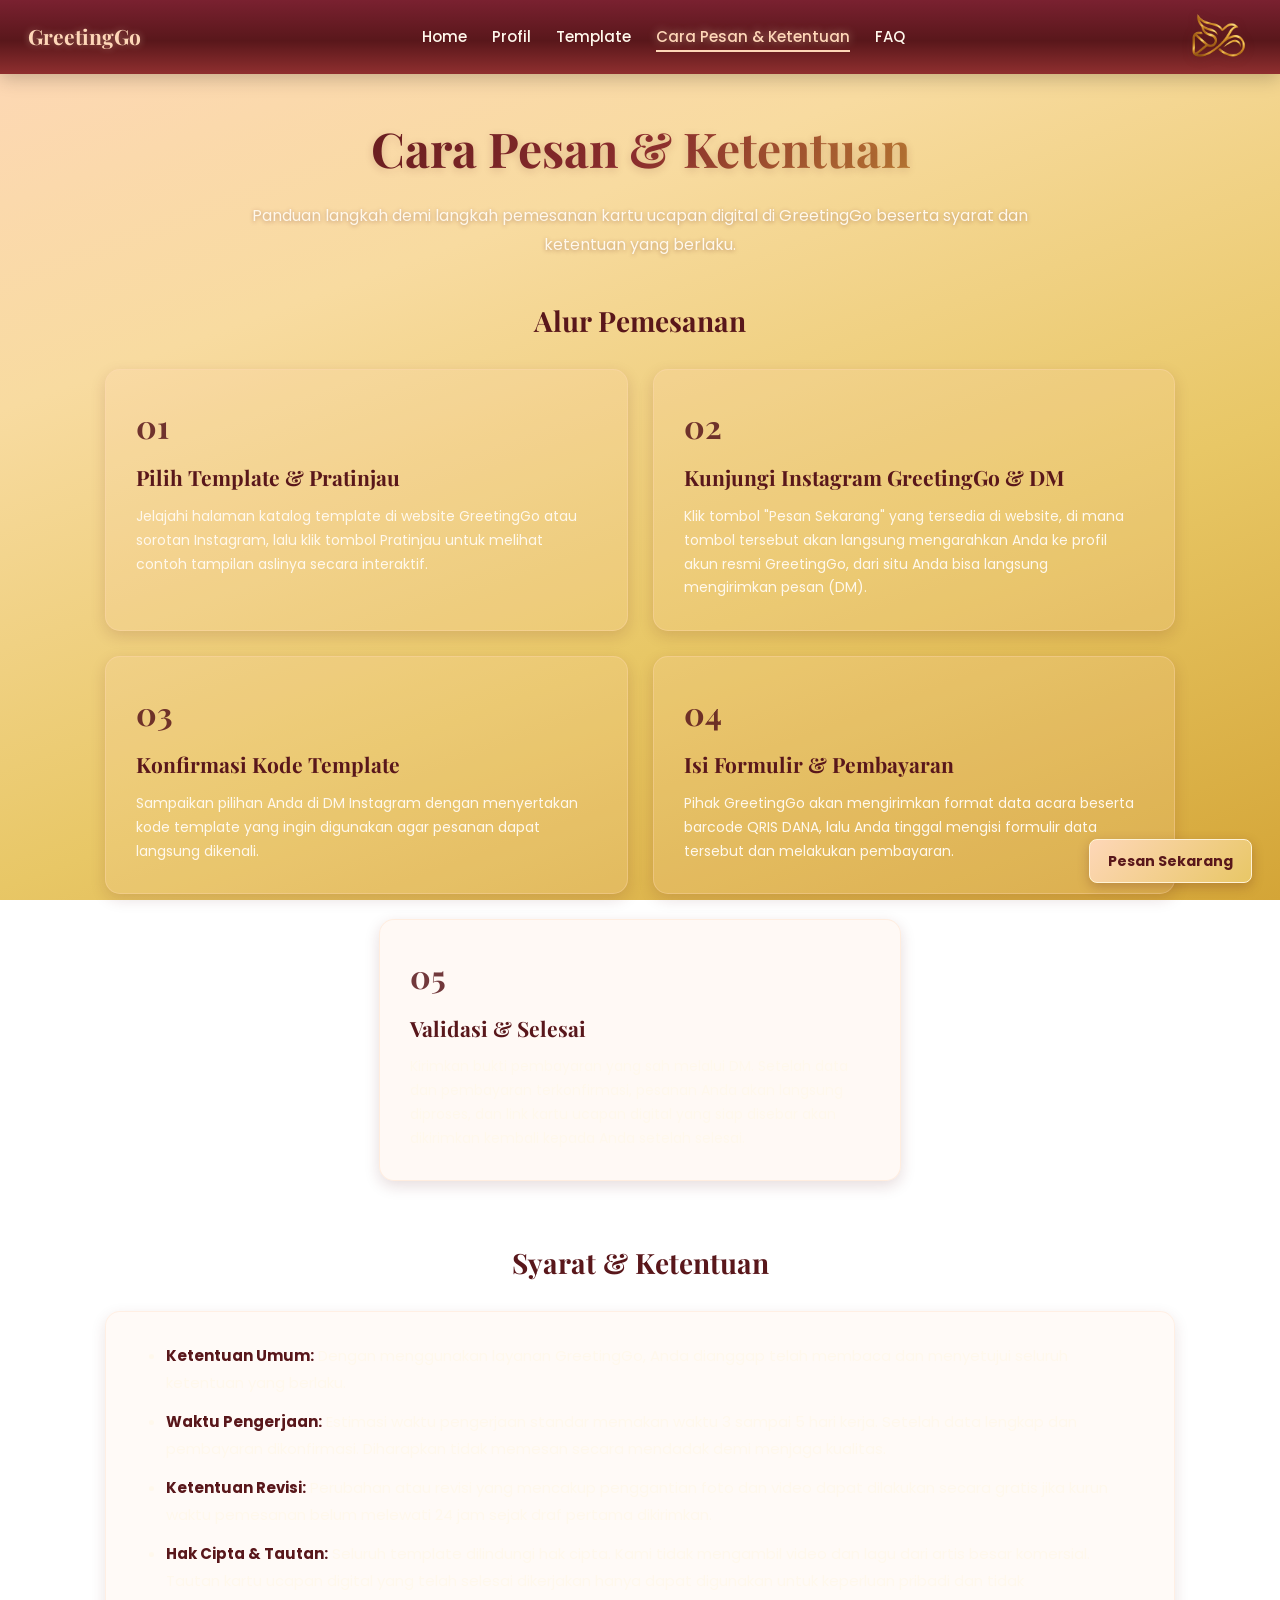
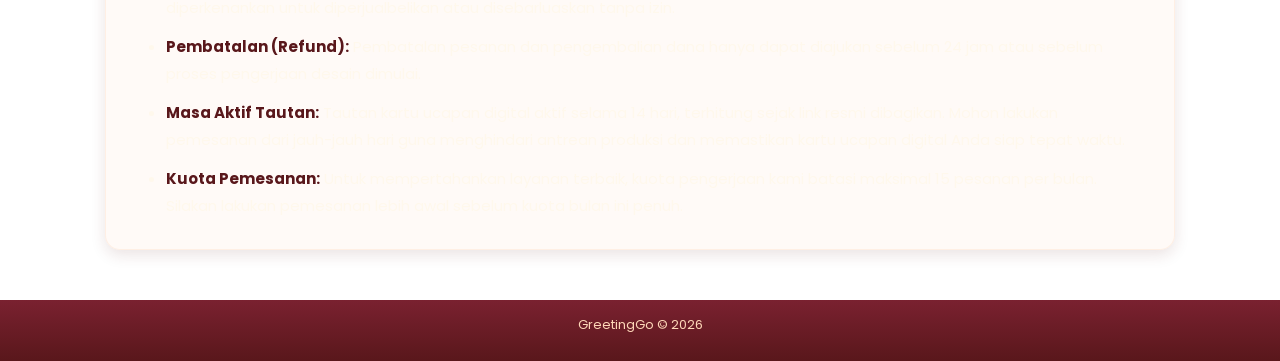
==== cara-pesan.html @ 722d7cba "Add files via upload" ====
<!DOCTYPE html>
<html lang="id">
<head>
    <meta charset="UTF-8">
    <meta name="viewport" content="width=device-width, initial-scale=1.0">
    <title>Cara Pesan & Ketentuan | GreetingGo</title>
    <link rel="icon" type="image/png" href="assets/logo.png">
    <meta name="description" content="GreetingGo - Layanan pembuatan kartu ucapan digital yang elegan untuk pernikahan, ulang tahun, surat cinta, wisuda, dan momen spesial lainnya.">
    <meta property="og:title" content="GreetingGo | Kartu Ucapan Digital Elegan">
    <meta property="og:description" content="Buat kartu ucapan digital yang indah dengan mudah untuk setiap momen spesialmu.">
    <meta property="og:image" content="assets/logo.png">
    <meta property="og:type" content="website">
    <link rel="stylesheet" href="style.css">
    <link rel="stylesheet" href="cara-pesan.css">
    <link href="https://fonts.googleapis.com/css2?family=Great+Vibes&family=Playfair+Display&family=Poppins:wght@400;500;600;700&display=swap" rel="stylesheet">
</head>
<body class="cara-pesan-page">
    <div class="container">
        <header class="sidebar">
            <button class="menu-toggle" aria-expanded="false" aria-label="Buka menu navigasi">☰</button>
            <div class="logo">
                GreetingGo
                <span class="brand-icon">
                    <img src="logo.png" alt="GreetingGo">
                </span>
            </div>
            <nav>
                <ul>
                    <li><a href="index.html">Home</a></li>
                    <li><a href="profil.html">Profil</a></li>
                    <li><a href="template.html">Template</a></li>
                    <li><a href="cara-pesan.html" class="active">Cara Pesan & Ketentuan</a></li>
                    <li><a href="faq.html">FAQ</a></li>
                </ul>
            </nav>
            <a href="https://www.instagram.com/greeting.go?mdxt=Z242bnY5d25pdTVn" class="btn-pesan" target="_blank">Pesan Sekarang</a>
        </header>

        <main>
            <section class="cara-pesan">
                <div class="cp-hero">
                    <h1 class="cp-title">Cara Pesan & Ketentuan</h1>
                    <p class="cp-deskripsi">
                        Panduan langkah demi langkah pemesanan kartu ucapan digital di GreetingGo beserta syarat dan ketentuan yang berlaku.
                    </p>
                </div>

                <!-- Bagian Tahapan Pemesanan -->
                <div class="cp-section-title">
                    <h2>Alur Pemesanan</h2>
                </div>
                <div class="cp-steps-container">
                    <div class="cp-step-card">
                        <div class="step-number">01</div>
                        <h3>Pilih Template & Pratinjau</h3>
                        <p>Jelajahi halaman katalog template di website GreetingGo atau sorotan Instagram, lalu klik tombol Pratinjau untuk melihat contoh tampilan aslinya secara interaktif.</p>
                    </div>

                    <div class="cp-step-card">
                        <div class="step-number">02</div>
                        <h3>Kunjungi Instagram GreetingGo & DM</h3>
                        <p>Klik tombol "Pesan Sekarang" yang tersedia di website, di mana tombol tersebut akan langsung mengarahkan Anda ke profil akun resmi GreetingGo, dari situ Anda bisa langsung mengirimkan pesan (DM).</p>
                    </div>

                    <div class="cp-step-card">
                        <div class="step-number">03</div>
                        <h3>Konfirmasi Kode Template</h3>
                        <p>Sampaikan pilihan Anda di DM Instagram dengan menyertakan kode template yang ingin digunakan agar pesanan dapat langsung dikenali.</p>
                    </div>

                    <div class="cp-step-card">
                        <div class="step-number">04</div>
                        <h3>Isi Formulir & Pembayaran</h3>
                        <p>Pihak GreetingGo akan mengirimkan format data acara beserta barcode QRIS DANA, lalu Anda tinggal mengisi formulir data tersebut dan melakukan pembayaran.</p>
                    </div>

                    <div class="cp-step-card cp-card-center">
                        <div class="step-number">05</div>
                        <h3>Validasi & Selesai</h3>
                        <p>Kirimkan bukti pembayaran yang sah melalui DM. Setelah data dan pembayaran terkonfirmasi, pesanan Anda akan langsung diproses, dan link kartu ucapan digital yang siap disebar akan dikirimkan kembali kepada Anda setelah selesai.</p>
                    </div>
                </div>

                <!-- Bagian Syarat & Ketentuan -->
                <div class="cp-section-title" style="margin-top: 60px;">
                    <h2>Syarat & Ketentuan</h2>
                </div>
                <div class="cp-terms-box">
                    <ul>
                        <li>
                            <strong>Ketentuan Umum:</strong> Dengan menggunakan layanan GreetingGo, Anda dianggap telah membaca dan menyetujui seluruh ketentuan yang berlaku.
                        </li>
                        <li>
                            <strong>Waktu Pengerjaan:</strong> Estimasi waktu pengerjaan standar memakan waktu 3 sampai 5 hari kerja. Setelah data lengkap dan pembayaran dikonfirmasi. Diharapkan tidak memesan secara mendadak demi menjaga kualitas.
                        </li>
                        <li>
                            <strong>Ketentuan Revisi:</strong> Perubahan atau revisi yang mencakup penggantian foto dan video dapat dilakukan secara gratis jika kurun waktu pemesanan belum melewati 24 jam sejak draf pertama dikirimkan.
                        </li>
                        <li>
                            <strong>Hak Cipta & Tautan:</strong> Seluruh template dilindungi hak cipta. Kami tidak mengambil video dan lagu dari artis besar komersial. Tautan kartu ucapan digital yang telah selesai dikerjakan hanya dapat digunakan untuk keperluan pribadi dan tidak diperkenankan untuk diperjualbelikan atau disebarluaskan tanpa izin.
                        </li>
                        <li>
                            <strong>Pembatalan (Refund):</strong> Pembatalan pesanan dan pengembalian dana hanya dapat diajukan sebelum 24 jam atau sebelum proses pengerjaan desain dimulai.
                        </li>
                        <li>
                            <strong>Masa Aktif Tautan:</strong> Tautan kartu ucapan digital aktif selama 14 hari, terhitung sejak link resmi dibagikan. Mohon lakukan pemesanan dari jauh-jauh hari guna menghindari antrean produksi dan memastikan kartu ucapan digital Anda siap tepat waktu.
                        </li>
                        <li>
                            <strong>Kuota Pemesanan:</strong> Untuk mempertahankan layanan terbaik, kuota pengerjaan kami batasi maksimal 15 pesanan per bulan. Silakan lakukan pemesanan lebih awal sebelum kuota bulan ini penuh.
                        </li>
                    </ul>
                </div>
            </section>
        </main>
    </div>

    <footer>
        <p>GreetingGo © 2026</p>
    </footer>

    <script src="script.js"></script>
</body>
</html>
---- style.css ----
/* ========================= RESET & FONT ========================= */
* {
    margin: 0;
    padding: 0;
    box-sizing: border-box;
}
html {
    min-height: 100%;
}
body {
    font-family: 'Poppins', sans-serif;
    background: linear-gradient(160deg, #fed7b8 0%, #f8dba0 30%, #e8c766 65%, #d4a537 100%);
    background-attachment: fixed;
    color: #333;
    line-height: 1.6;
    min-height: 100vh;
    display: flex;
    flex-direction: column;
    overflow-x: hidden;
}

/* ========================= LAYOUT GLOBAL ========================= */
.container {
    width: 100%;
    flex: 1;
    display: flex;
    flex-direction: column;
}
main {
    flex: 1;
    width: 100%;
    max-width: 1280px;
    margin: 0 auto;
    padding: 110px 30px 50px; 
    display: block;
}

/* ========================= HEADER & SIDEBAR ========================= */
.sidebar {
    width: 100%;
    height: 74px;
    padding: 0 95px 0 28px;
    color: #fff;
    position: fixed;
    top: 0;
    left: 0;
    z-index: 2000;
    display: flex;
    align-items: center;
    justify-content: space-between;
}
.sidebar::before {
    content: "";
    position: absolute;
    top: 0;
    left: 0;
    width: 100%;
    height: 100%;
    background: linear-gradient(180deg, #7a2130 0%, #59171b 55%, #8f2f2f 100%);
    box-shadow: 0 4px 18px rgba(0, 0, 0, 0.22);
    z-index: -1;
}

/* ========================= LOGO ========================= */
.logo {
    font-size: 21px;
    font-weight: 700;
    font-family: 'Playfair Display', serif;
    color: #fed7b8;
    text-shadow: 0 0 7px rgba(254, 215, 184, 0.45);
    display: flex;
    align-items: center;
    white-space: nowrap;
}
.brand-icon {
    position: fixed;
    top: 0;
    right: 28px;
    z-index: 2100;
    display: flex;
    align-items: center;
}
.brand-icon img {
    width: 70px;
    height: 70px;
    object-fit: contain;
    border-radius: 50%;
    filter: drop-shadow(0 2px 5px rgba(89, 23, 27, 0.25));
}

/* ========================= NAVIGASI ========================= */
.menu-toggle {
    display: none;
    font-size: 24px;
    cursor: pointer;
    background: transparent;
    border: none;
    color: #fed7b8;
}
nav {
    margin-left: auto;
    margin-right: auto;
}
nav ul {
    list-style: none;
    display: flex;
    gap: 25px;
}
nav a {
    color: #fff8ec;
    text-decoration: none;
    font-size: 15px;
    font-weight: 500;
    transition: color 0.25s ease, text-shadow 0.25s ease;
    white-space: nowrap;
}
nav a:hover, nav a.active {
    color: #fed7b8;
    text-shadow: 0 0 8px rgba(254, 215, 184, 0.6);
}
nav a.active {
    border-bottom: 2px solid #fed7b8;
    padding-bottom: 3px;
}

/* ========================= FOOTER ========================= */
footer {
    width: 100%;
    background: linear-gradient(180deg, #7a2130, #59171b);
    color: #fed7b8;
    display: flex;
    justify-content: center;
    flex-wrap: wrap;
    gap: 4px 15px;
    padding: 15px 20px 25px 20px;
    font-size: 13px;
    text-align: center;
}
footer a {
    color: #fed7b8;
    text-decoration: none;
    transition: color 0.25s ease;
}
footer a:hover {
    color: #fff8e1;
}

/* ========================= TOMBOL PESAN ========================= */
.btn-pesan {
    position: fixed;
    right: 28px;
    bottom: 17px;
    z-index: 9999;
    padding: 10px 18px;
    border-radius: 8px;
    border: 1px solid #fff3d6;
    background: linear-gradient(135deg, #fed7b8, #e8c766);
    color: #59171b;
    text-decoration: none;
    font-weight: 700;
    font-size: 14px;
    box-shadow: 0 4px 12px rgba(89, 23, 27, 0.25);
    transition: background 0.25s, box-shadow 0.25s, transform 0.25s;
}
.btn-pesan:hover {
    background: linear-gradient(135deg, #fff8e1, #fed7b8);
    box-shadow: 0 6px 16px rgba(89, 23, 27, 0.35);
    transform: translateY(-1px);
}

/* ========================= BREAKPOINT RESPONSIVE (TABLET & MOBILE) ========================= */
@media (max-width: 1024px) {
    nav ul {
        gap: 15px;
    }
    nav a {
        font-size: 14px;
    }
}

@media (max-width: 768px) {
    .sidebar {
        height: 65px;
        padding: 0 55px 0 16px;
        justify-content: space-between;
    }
    .logo {
        position: static;
        transform: none;
        margin: 0 auto;
        font-size: 18px;
    }
    .brand-icon {
        position: absolute;
        top: 12px;
        right: 16px;
    }
    .brand-icon img {
        width: 38px;
        height: 38px;
    }
    main {
        padding: 90px 15px 40px;
    }
    nav {
        position: fixed;
        top: 0;
        left: 0;
        width: 260px;
        height: 100vh;
        margin: 0;
        padding: 80px 20px 20px;
        background: linear-gradient(180deg, #7a2130 0%, #59171b 55%, #8f2f2f 100%);
        transform: translateX(-100%);
        transition: transform 0.35s ease;
        box-shadow: 4px 0 15px rgba(0,0,0,0.3);
    }
    nav.active {
        transform: translateX(0);
    }
    nav ul {
        flex-direction: column;
        gap: 16px;
    }
    .menu-toggle {
        display: block;
        position: relative;
        z-index: 3100;
    }
    .btn-pesan {
        right: 16px;
        bottom: 16px;
        padding: 9px 15px;
        font-size: 13px;
    }
    footer {
        padding: 15px 15px 70px 15px;
    }
}

@media (max-width: 480px) {
    .sidebar { 
        height: 60px; 
        padding: 0 50px 0 12px; 
    }
    .logo { 
        font-size: 16px; 
    }
    .brand-icon { 
        top: 11px; 
        right: 12px; 
    }
    .brand-icon img { 
        width: 34px; 
        height: 34px; 
    }
    main {
        padding: 80px 12px 30px;
    }
    nav { 
        width: 230px; 
        padding-top: 75px; 
    }
    .btn-pesan {
        right: 12px;
        bottom: 12px;
        padding: 8px 13px;
        font-size: 12px;
    }
}
---- cara-pesan.css ----
/* ========================= HALAMAN CARA PESAN & KETENTUAN ========================= */
body.cara-pesan-page .cara-pesan {
    width: 100%;
    max-width: 1100px;
    margin: 0 auto;
    padding: 0 15px;
}

body.cara-pesan-page .cp-hero {
    text-align: center;
    max-width: 800px;
    margin: 0 auto 40px;
}

body.cara-pesan-page .cp-title {
    font-family: 'Playfair Display', serif;
    font-size: 48px;
    margin-bottom: 15px;
    background: linear-gradient(135deg, #59171b, #8f2f2f, #d4a537);
    -webkit-background-clip: text;
    background-clip: text;
    color: transparent;
    text-shadow: 0 2px 8px rgba(89, 23, 27, 0.18);
}

body.cara-pesan-page .cp-deskripsi {
    font-size: 16px;
    line-height: 1.8;
    color: #fff8ec;
    text-shadow: 0 1px 4px rgba(89, 23, 27, 0.35);
}

body.cara-pesan-page .cp-section-title h2 {
    font-family: 'Playfair Display', serif;
    font-size: 28px;
    color: #59171b;
    text-align: center;
    margin-bottom: 25px;
}

/* ========================= GRID TAHAPAN (STEPS) ========================= */
body.cara-pesan-page .cp-steps-container {
    display: grid;
    grid-template-columns: repeat(2, minmax(0, 1fr));
    gap: 25px;
}

body.cara-pesan-page .cp-step-card {
    background: rgba(254, 215, 184, 0.15);
    border: 1px solid rgba(254, 215, 184, 0.35);
    border-radius: 15px;
    padding: 30px;
    position: relative;
    box-shadow: 0 5px 15px rgba(89, 23, 27, 0.15);
    transition: transform 0.3s ease, box-shadow 0.3s ease;
}

/* Mengatur agar card terakhir (card ke-5) memenuhi 2 kolom dan berada di tengah pada layar besar */
body.cara-pesan-page .cp-step-card.cp-card-center {
    grid-column: span 2;
    max-width: calc(50% - 12.5px);
    margin: 0 auto;
    width: 100%;
}

body.cara-pesan-page .cp-step-card:hover {
    transform: translateY(-5px);
    box-shadow: 0 8px 20px rgba(89, 23, 27, 0.22);
}

body.cara-pesan-page .step-number {
    font-family: 'Playfair Display', serif;
    font-size: 32px;
    font-weight: 700;
    color: #59171b;
    opacity: 0.85;
    margin-bottom: 10px;
}

body.cara-pesan-page .cp-step-card h3 {
    font-family: 'Playfair Display', serif;
    font-size: 21px;
    color: #59171b;
    margin-bottom: 10px;
}

body.cara-pesan-page .cp-step-card p {
    font-size: 14px;
    line-height: 1.7;
    color: #fff8ec;
}

/* ========================= SYARAT & KETENTUAN (TERMS BOX) ========================= */
body.cara-pesan-page .cp-terms-box {
    background: rgba(254, 215, 184, 0.12);
    border: 1px solid rgba(254, 215, 184, 0.3);
    border-radius: 15px;
    padding: 30px 40px;
    box-shadow: 0 5px 15px rgba(89, 23, 27, 0.12);
}

body.cara-pesan-page .cp-terms-box ul {
    list-style-type: disc;
    padding-left: 20px;
}

body.cara-pesan-page .cp-terms-box li {
    font-size: 15px;
    line-height: 1.8;
    color: #fff8ec;
    margin-bottom: 12px;
}

body.cara-pesan-page .cp-terms-box li strong {
    color: #59171b;
}

body.cara-pesan-page .cp-terms-box li:last-child {
    margin-bottom: 0;
}

/* ========================= RESPONSIVE CARA PESAN ========================= */
@media (max-width: 768px) {
    body.cara-pesan-page .cp-title {
        font-size: 34px;
    }
    body.cara-pesan-page .cp-steps-container {
        grid-template-columns: 1fr;
        gap: 20px;
    }
    /* Reset perataan card center di mode 1 kolom */
    body.cara-pesan-page .cp-step-card.cp-card-center {
        grid-column: span 1;
        max-width: 100%;
    }
    body.cara-pesan-page .cp-terms-box {
        padding: 20px 25px;
    }
}

@media (max-width: 480px) {
    body.cara-pesan-page .cp-title {
        font-size: 28px;
    }
    body.cara-pesan-page .cp-deskripsi {
        font-size: 14px;
    }
    body.cara-pesan-page .cp-step-card {
        padding: 20px;
    }
}
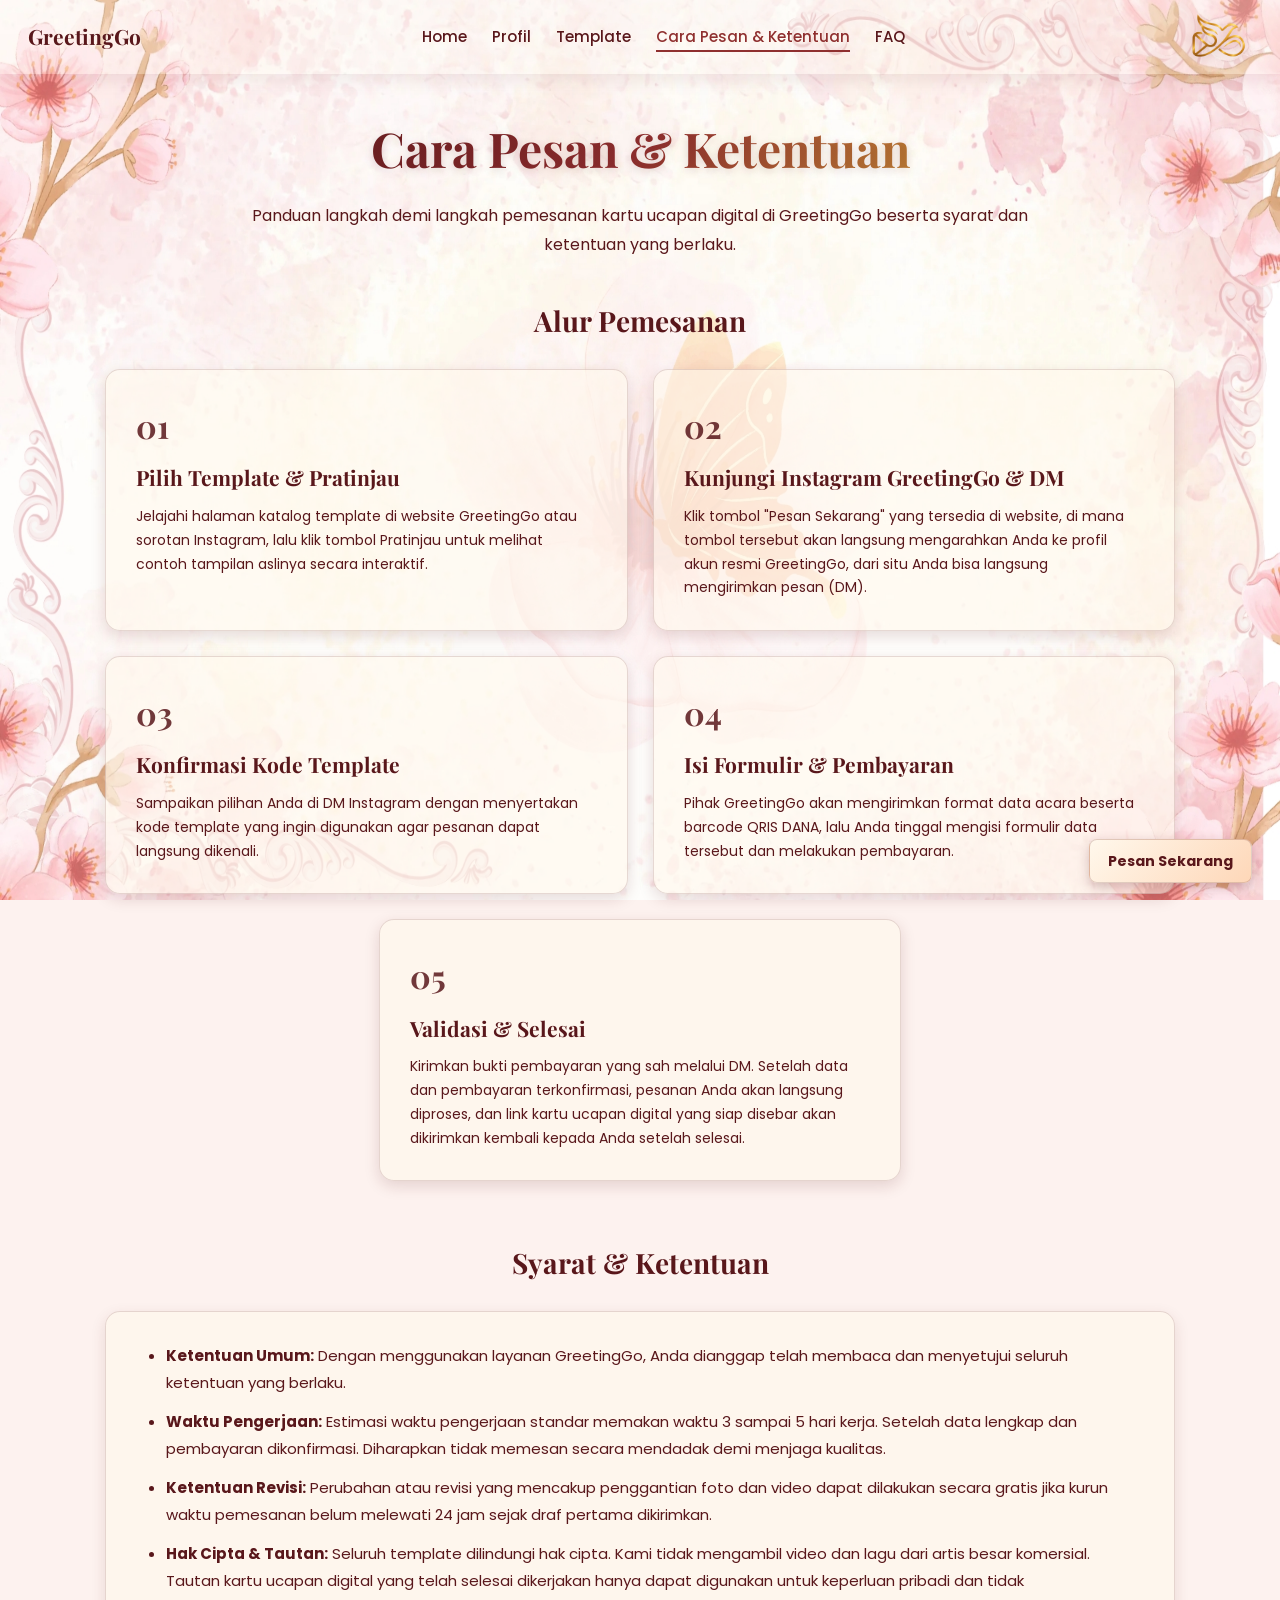
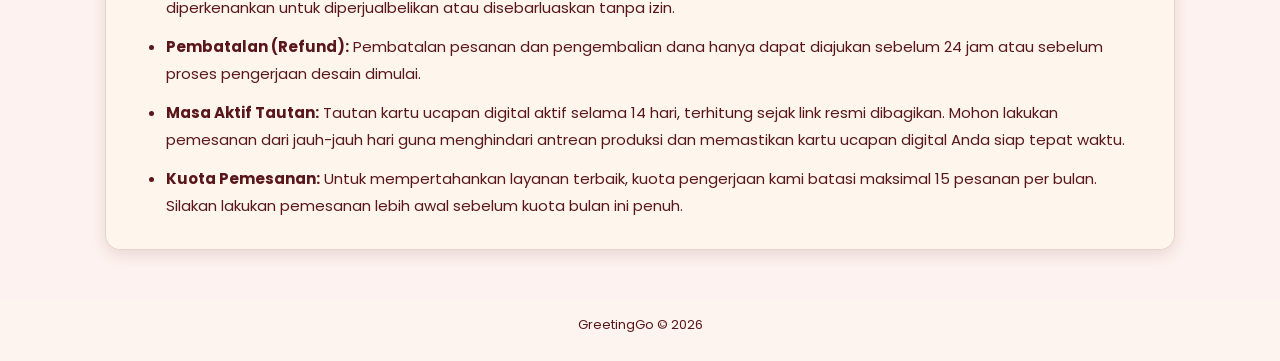
==== commit 296ec524: "Update responsive site design" ====
--- a/cara-pesan.html
+++ b/cara-pesan.html
@@ -4,11 +4,11 @@
     <meta charset="UTF-8">
     <meta name="viewport" content="width=device-width, initial-scale=1.0">
     <title>Cara Pesan & Ketentuan | GreetingGo</title>
-    <link rel="icon" type="image/png" href="assets/logo.png">
+    <link rel="icon" type="image/png" href="logo.png">
     <meta name="description" content="GreetingGo - Layanan pembuatan kartu ucapan digital yang elegan untuk pernikahan, ulang tahun, surat cinta, wisuda, dan momen spesial lainnya.">
     <meta property="og:title" content="GreetingGo | Kartu Ucapan Digital Elegan">
     <meta property="og:description" content="Buat kartu ucapan digital yang indah dengan mudah untuk setiap momen spesialmu.">
-    <meta property="og:image" content="assets/logo.png">
+    <meta property="og:image" content="logo.png">
     <meta property="og:type" content="website">
     <link rel="stylesheet" href="style.css">
     <link rel="stylesheet" href="cara-pesan.css">
@@ -17,14 +17,14 @@
 <body class="cara-pesan-page">
     <div class="container">
         <header class="sidebar">
-            <button class="menu-toggle" aria-expanded="false" aria-label="Buka menu navigasi">☰</button>
+            <button class="menu-toggle" aria-expanded="false" aria-label="Buka menu navigasi" aria-controls="site-navigation">☰</button>
             <div class="logo">
                 GreetingGo
                 <span class="brand-icon">
                     <img src="logo.png" alt="GreetingGo">
                 </span>
             </div>
-            <nav>
+            <nav id="site-navigation" aria-label="Navigasi utama">
                 <ul>
                     <li><a href="index.html">Home</a></li>
                     <li><a href="profil.html">Profil</a></li>
@@ -33,7 +33,6 @@
                     <li><a href="faq.html">FAQ</a></li>
                 </ul>
             </nav>
-            <a href="https://www.instagram.com/greeting.go?mdxt=Z242bnY5d25pdTVn" class="btn-pesan" target="_blank">Pesan Sekarang</a>
         </header>
 
         <main>
@@ -112,6 +111,7 @@
                 </div>
             </section>
         </main>
+        <a href="https://www.instagram.com/greeting.go?mdxt=Z242bnY5d25pdTVn" class="btn-pesan" target="_blank" rel="noopener noreferrer">Pesan Sekarang</a>
     </div>
 
     <footer>
--- a/style.css
+++ b/style.css
@@ -9,14 +9,27 @@
 }
 body {
     font-family: 'Poppins', sans-serif;
-    background: linear-gradient(160deg, #fed7b8 0%, #f8dba0 30%, #e8c766 65%, #d4a537 100%);
-    background-attachment: fixed;
-    color: #333;
+    background: #fdf2ef url("background.jpeg") center / 100% 100% no-repeat fixed;
+    color: #59171b;
     line-height: 1.6;
     min-height: 100vh;
     display: flex;
     flex-direction: column;
     overflow-x: hidden;
+}
+
+a:focus-visible,
+button:focus-visible {
+    outline: 3px solid #d4a537;
+    outline-offset: 3px;
+}
+
+@media (max-width: 768px) and (orientation: portrait) {
+    body {
+        background-image: url("background_hp.jpeg");
+        background-size: 100% 100%;
+        background-position: center;
+    }
 }
 
 /* ========================= LAYOUT GLOBAL ========================= */
@@ -56,8 +69,8 @@
     left: 0;
     width: 100%;
     height: 100%;
-    background: linear-gradient(180deg, #7a2130 0%, #59171b 55%, #8f2f2f 100%);
-    box-shadow: 0 4px 18px rgba(0, 0, 0, 0.22);
+    background: rgba(255, 248, 236, 0.24);
+    box-shadow: 0 4px 18px rgba(89, 23, 27, 0.1);
     z-index: -1;
 }
 
@@ -66,8 +79,8 @@
     font-size: 21px;
     font-weight: 700;
     font-family: 'Playfair Display', serif;
-    color: #fed7b8;
-    text-shadow: 0 0 7px rgba(254, 215, 184, 0.45);
+    color: #59171b;
+    text-shadow: 0 1px 3px rgba(255, 248, 236, 0.8);
     display: flex;
     align-items: center;
     white-space: nowrap;
@@ -95,7 +108,7 @@
     cursor: pointer;
     background: transparent;
     border: none;
-    color: #fed7b8;
+    color: #59171b;
 }
 nav {
     margin-left: auto;
@@ -107,7 +120,7 @@
     gap: 25px;
 }
 nav a {
-    color: #fff8ec;
+    color: #59171b;
     text-decoration: none;
     font-size: 15px;
     font-weight: 500;
@@ -115,19 +128,19 @@
     white-space: nowrap;
 }
 nav a:hover, nav a.active {
-    color: #fed7b8;
-    text-shadow: 0 0 8px rgba(254, 215, 184, 0.6);
+    color: #8f2f2f;
+    text-shadow: 0 1px 3px rgba(255, 248, 236, 0.9);
 }
 nav a.active {
-    border-bottom: 2px solid #fed7b8;
+    border-bottom: 2px solid #8f2f2f;
     padding-bottom: 3px;
 }
 
 /* ========================= FOOTER ========================= */
 footer {
     width: 100%;
-    background: linear-gradient(180deg, #7a2130, #59171b);
-    color: #fed7b8;
+    background: rgba(255, 248, 236, 0.24);
+    color: #59171b;
     display: flex;
     justify-content: center;
     flex-wrap: wrap;
@@ -137,12 +150,12 @@
     text-align: center;
 }
 footer a {
-    color: #fed7b8;
+    color: #59171b;
     text-decoration: none;
     transition: color 0.25s ease;
 }
 footer a:hover {
-    color: #fff8e1;
+    color: #8f2f2f;
 }
 
 /* ========================= TOMBOL PESAN ========================= */
@@ -153,8 +166,8 @@
     z-index: 9999;
     padding: 10px 18px;
     border-radius: 8px;
-    border: 1px solid #fff3d6;
-    background: linear-gradient(135deg, #fed7b8, #e8c766);
+    border: 1px solid rgba(89, 23, 27, 0.18);
+    background: linear-gradient(135deg, #fff8ec, #fed7b8);
     color: #59171b;
     text-decoration: none;
     font-weight: 700;
@@ -163,7 +176,7 @@
     transition: background 0.25s, box-shadow 0.25s, transform 0.25s;
 }
 .btn-pesan:hover {
-    background: linear-gradient(135deg, #fff8e1, #fed7b8);
+    background: linear-gradient(135deg, #fff8ec, #f7c7bc);
     box-shadow: 0 6px 16px rgba(89, 23, 27, 0.35);
     transform: translateY(-1px);
 }
@@ -210,7 +223,7 @@
         height: 100vh;
         margin: 0;
         padding: 80px 20px 20px;
-        background: linear-gradient(180deg, #7a2130 0%, #59171b 55%, #8f2f2f 100%);
+        background: rgba(255, 248, 236, 0.94);
         transform: translateX(-100%);
         transition: transform 0.35s ease;
         box-shadow: 4px 0 15px rgba(0,0,0,0.3);
@@ -228,13 +241,18 @@
         z-index: 3100;
     }
     .btn-pesan {
-        right: 16px;
-        bottom: 16px;
+        position: static;
+        align-self: center;
+        margin: 0 auto 12px;
         padding: 9px 15px;
         font-size: 13px;
     }
     footer {
-        padding: 15px 15px 70px 15px;
+        padding: 8px 12px;
+    }
+    footer p {
+        width: 100%;
+        text-align: center;
     }
 }
 
@@ -262,9 +280,20 @@
         padding-top: 75px; 
     }
     .btn-pesan {
-        right: 12px;
-        bottom: 12px;
-        padding: 8px 13px;
+        padding: 7px 8px;
+        font-size: 11px;
+    }
+    footer {
         font-size: 12px;
     }
+}
+
+@media (max-width: 360px) {
+    .btn-pesan {
+        padding: 6px;
+        font-size: 10px;
+    }
+    footer {
+        font-size: 11px;
+    }
 }
--- a/cara-pesan.css
+++ b/cara-pesan.css
@@ -26,8 +26,8 @@
 body.cara-pesan-page .cp-deskripsi {
     font-size: 16px;
     line-height: 1.8;
-    color: #fff8ec;
-    text-shadow: 0 1px 4px rgba(89, 23, 27, 0.35);
+    color: #59171b;
+    text-shadow: 0 1px 3px rgba(255, 248, 236, 0.8);
 }
 
 body.cara-pesan-page .cp-section-title h2 {
@@ -46,8 +46,8 @@
 }
 
 body.cara-pesan-page .cp-step-card {
-    background: rgba(254, 215, 184, 0.15);
-    border: 1px solid rgba(254, 215, 184, 0.35);
+    background: rgba(255, 248, 236, 0.58);
+    border: 1px solid rgba(89, 23, 27, 0.15);
     border-radius: 15px;
     padding: 30px;
     position: relative;
@@ -87,13 +87,13 @@
 body.cara-pesan-page .cp-step-card p {
     font-size: 14px;
     line-height: 1.7;
-    color: #fff8ec;
+    color: #59171b;
 }
 
 /* ========================= SYARAT & KETENTUAN (TERMS BOX) ========================= */
 body.cara-pesan-page .cp-terms-box {
-    background: rgba(254, 215, 184, 0.12);
-    border: 1px solid rgba(254, 215, 184, 0.3);
+    background: rgba(255, 248, 236, 0.58);
+    border: 1px solid rgba(89, 23, 27, 0.15);
     border-radius: 15px;
     padding: 30px 40px;
     box-shadow: 0 5px 15px rgba(89, 23, 27, 0.12);
@@ -107,7 +107,7 @@
 body.cara-pesan-page .cp-terms-box li {
     font-size: 15px;
     line-height: 1.8;
-    color: #fff8ec;
+    color: #59171b;
     margin-bottom: 12px;
 }
 
